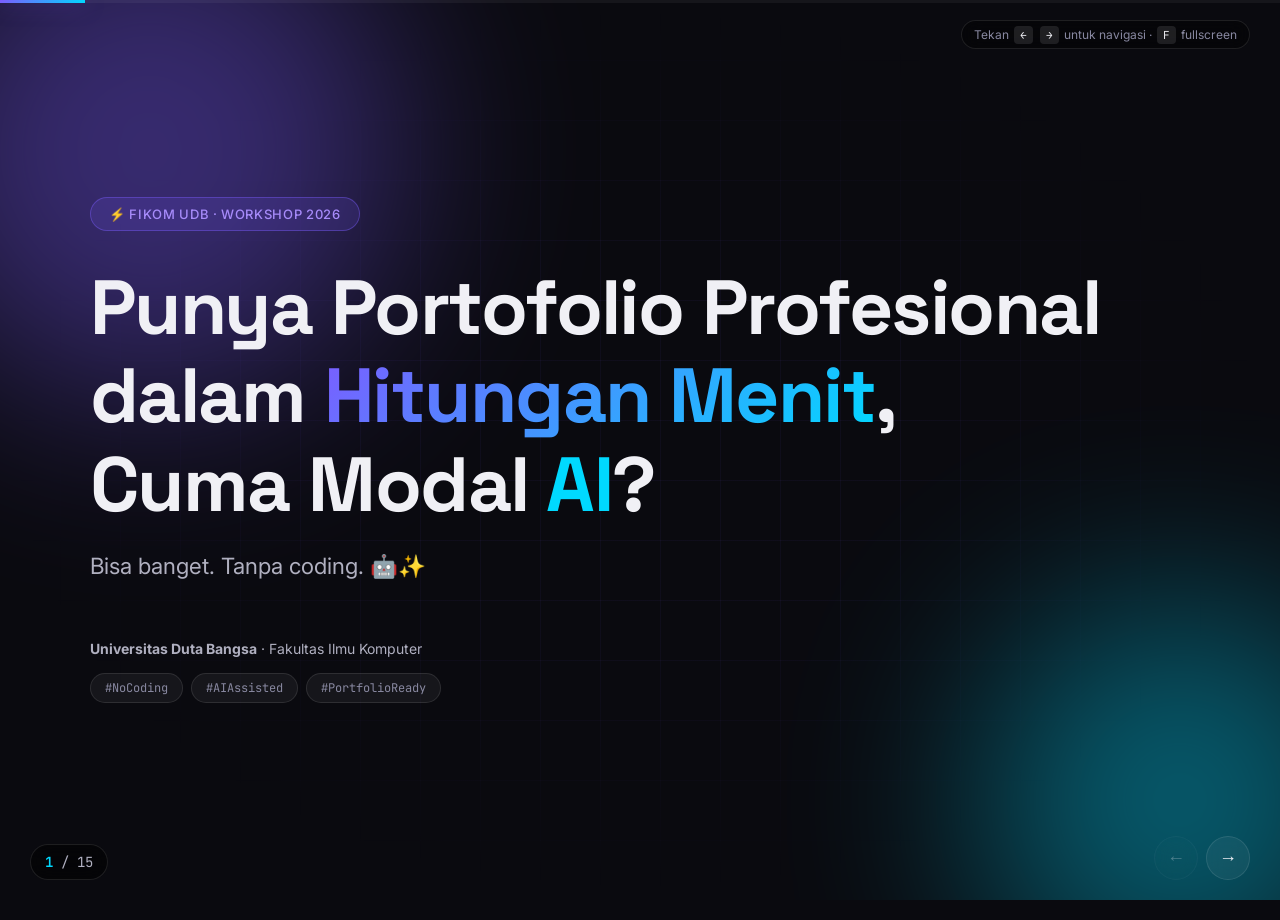
==== slides/index.html @ e14ccfdb "Initial commit: Workshop FIKOM UDB - AI Portfolio materi lengkap" ====
<!DOCTYPE html>
<html lang="id">
<head>
    <meta charset="UTF-8">
    <meta name="viewport" content="width=device-width, initial-scale=1.0">
    <title>Workshop FIKOM UDB — Portofolio AI Tanpa Coding</title>
    <link rel="preconnect" href="https://fonts.googleapis.com">
    <link rel="preconnect" href="https://fonts.gstatic.com" crossorigin>
    <link href="https://fonts.googleapis.com/css2?family=Space+Grotesk:wght@400;500;600;700&family=Inter:wght@300;400;500;600&family=JetBrains+Mono:wght@400;600&display=swap" rel="stylesheet">
    <link rel="stylesheet" href="style.css">
</head>
<body>

<!-- Progress Bar -->
<div class="progress"><div class="progress-bar" id="progressBar"></div></div>

<!-- Slide Counter -->
<div class="counter">
    <span id="currentSlide">1</span> / <span id="totalSlides">15</span>
</div>

<!-- Nav Buttons -->
<div class="nav-buttons">
    <button class="nav-btn" id="prevBtn" aria-label="Previous">←</button>
    <button class="nav-btn" id="nextBtn" aria-label="Next">→</button>
</div>

<!-- Slides Container -->
<div class="slides">

    <!-- SLIDE 1: COVER -->
    <section class="slide slide-cover active">
        <div class="bg-grid"></div>
        <div class="bg-blob blob-1"></div>
        <div class="bg-blob blob-2"></div>
        <div class="slide-inner">
            <div class="badge">⚡ FIKOM UDB · WORKSHOP 2026</div>
            <h1 class="title-xl">
                Punya Portofolio Profesional<br>
                dalam <span class="gradient">Hitungan Menit</span>,<br>
                Cuma Modal <span class="accent">AI</span>?
            </h1>
            <p class="subtitle">Bisa banget. Tanpa coding. 🤖✨</p>
            <div class="cover-meta">
                <div><strong>Universitas Duta Bangsa</strong> · Fakultas Ilmu Komputer</div>
                <div class="cover-tags">
                    <span class="tag">#NoCoding</span>
                    <span class="tag">#AIAssisted</span>
                    <span class="tag">#PortfolioReady</span>
                </div>
            </div>
        </div>
    </section>

    <!-- SLIDE 2: KENAPA PORTOFOLIO -->
    <section class="slide">
        <div class="slide-inner">
            <span class="eyebrow">01 · WHY</span>
            <h2 class="title-lg">Kenapa Portofolio Itu <span class="accent">Wajib</span>?</h2>

            <div class="cards-3">
                <div class="card">
                    <div class="card-icon">📜</div>
                    <h3>CV Doang Nggak Cukup</h3>
                    <p>Recruiter cuma butuh 6 detik baca CV kamu. Portfolio = bukti, bukan klaim.</p>
                </div>
                <div class="card highlight">
                    <div class="card-icon">💼</div>
                    <h3>Industri Maunya Bukti</h3>
                    <p>"Bisa apa?" → "Lihat aja portfolio gw" → langsung kelihatan beda.</p>
                </div>
                <div class="card">
                    <div class="card-icon">🚀</div>
                    <h3>Magang & Kerja Cepat</h3>
                    <p>HRD scrolling LinkedIn 30 detik. Yang punya link portfolio? Auto-stand out.</p>
                </div>
            </div>

            <div class="quote-box">
                <p>"In 2026, your portfolio is your resume. Your resume is just metadata."</p>
            </div>
        </div>
    </section>

    <!-- SLIDE 3: MASALAH KLASIK -->
    <section class="slide">
        <div class="slide-inner">
            <span class="eyebrow">02 · THE PROBLEM</span>
            <h2 class="title-lg">Tapi... <span class="accent">Bikinnya Susah?</span></h2>

            <div class="problem-list">
                <div class="problem">
                    <span class="problem-icon">😩</span>
                    <div>
                        <h4>Nggak Bisa Coding</h4>
                        <p>HTML, CSS, JavaScript — sounds like bahasa alien.</p>
                    </div>
                </div>
                <div class="problem">
                    <span class="problem-icon">⏰</span>
                    <div>
                        <h4>Nggak Punya Waktu</h4>
                        <p>Sambil kuliah, organisasi, magang — kapan ngodingnya?</p>
                    </div>
                </div>
                <div class="problem">
                    <span class="problem-icon">💸</span>
                    <div>
                        <h4>Bayar Designer Mahal</h4>
                        <p>Jasa portfolio web = 500K-2jt. Anak kuliah nggak punya budget.</p>
                    </div>
                </div>
                <div class="problem">
                    <span class="problem-icon">🤔</span>
                    <div>
                        <h4>Bingung Mau Tampilin Apa</h4>
                        <p>"Project gw apa ya yang layak di-display?"</p>
                    </div>
                </div>
            </div>
        </div>
    </section>

    <!-- SLIDE 4: SOLUSINYA -->
    <section class="slide">
        <div class="slide-inner">
            <span class="eyebrow">03 · THE SOLUTION</span>
            <h2 class="title-lg">Solusinya: <span class="gradient">AI as Your Assistant</span></h2>

            <div class="solution-flow">
                <div class="flow-step">
                    <div class="flow-num">1</div>
                    <div class="flow-icon">💬</div>
                    <h4>Chat sama AI</h4>
                    <p>"Bikinin portfolio gw, gw mahasiswa TI, suka web dev"</p>
                </div>
                <div class="flow-arrow">→</div>
                <div class="flow-step">
                    <div class="flow-num">2</div>
                    <div class="flow-icon">⚡</div>
                    <h4>AI Generate Code</h4>
                    <p>HTML, CSS, JS — semua otomatis dibikinin AI</p>
                </div>
                <div class="flow-arrow">→</div>
                <div class="flow-step">
                    <div class="flow-num">3</div>
                    <div class="flow-icon">🚀</div>
                    <h4>Deploy 1 Klik</h4>
                    <p>Vercel CLI: <code>vercel --prod</code> → live!</p>
                </div>
            </div>

            <div class="result-box">
                <span class="result-emoji">🎉</span>
                <div>
                    <h4>Hasilnya?</h4>
                    <p>Web portfolio profesional, custom domain, online dalam <strong>15-30 menit</strong>. Tanpa nulis 1 baris code pun.</p>
                </div>
            </div>
        </div>
    </section>

    <!-- SLIDE 5: TOOLS YANG DIPAKAI -->
    <section class="slide">
        <div class="slide-inner">
            <span class="eyebrow">04 · STACK</span>
            <h2 class="title-lg">Tools yang Bakal Kita Pakai</h2>

            <div class="tools-grid">
                <div class="tool-card">
                    <div class="tool-logo">🤖</div>
                    <h4>Codex / Claude / Kiro</h4>
                    <span class="tool-role">AI Coder</span>
                    <p>Generate code dari prompt</p>
                </div>
                <div class="tool-card">
                    <div class="tool-logo">▲</div>
                    <h4>Vercel</h4>
                    <span class="tool-role">Hosting</span>
                    <p>Deploy gratis, custom URL</p>
                </div>
                <div class="tool-card">
                    <div class="tool-logo">⚡</div>
                    <h4>Supabase</h4>
                    <span class="tool-role">Database</span>
                    <p>Backend gratis (opsional)</p>
                </div>
                <div class="tool-card">
                    <div class="tool-logo">🐙</div>
                    <h4>GitHub</h4>
                    <span class="tool-role">Version Control</span>
                    <p>Simpan source code</p>
                </div>
                <div class="tool-card">
                    <div class="tool-logo">💬</div>
                    <h4>ChatGPT / Claude / Gemini</h4>
                    <span class="tool-role">AI Chat</span>
                    <p>Brainstorm konten</p>
                </div>
                <div class="tool-card">
                    <div class="tool-logo">🔀</div>
                    <h4>9router</h4>
                    <span class="tool-role">AI Router</span>
                    <p>Akses banyak AI lewat 1 endpoint</p>
                </div>
            </div>

            <p class="note">💡 Yang utama: <strong>1 AI coder</strong> + <strong>Vercel</strong> + <strong>GitHub</strong>. Sisanya bonus.</p>
        </div>
    </section>

    <!-- SLIDE 6: PERSIAPAN -->
    <section class="slide">
        <div class="slide-inner">
            <span class="eyebrow">05 · PREPARATION</span>
            <h2 class="title-lg">⚠️ Sebelum Workshop Mulai</h2>
            <p class="lead">Pastikan semua sudah ter-install dan akun udah dibuat. Workshop nggak akan nunggu yang masih install software.</p>

            <div class="checklist">
                <div class="check-row">
                    <span class="check-icon">✅</span>
                    <div>
                        <strong>GitHub Account</strong>
                        <span class="check-desc">Daftar di github.com — gratis selamanya</span>
                    </div>
                </div>
                <div class="check-row">
                    <span class="check-icon">✅</span>
                    <div>
                        <strong>Vercel Account</strong>
                        <span class="check-desc">Login pakai GitHub di vercel.com</span>
                    </div>
                </div>
                <div class="check-row">
                    <span class="check-icon">✅</span>
                    <div>
                        <strong>Supabase Account</strong>
                        <span class="check-desc">Daftar di supabase.com (opsional, untuk fitur dinamis)</span>
                    </div>
                </div>
                <div class="check-row">
                    <span class="check-icon">✅</span>
                    <div>
                        <strong>1 Akun AI Chat</strong>
                        <span class="check-desc">ChatGPT / Claude / Gemini / Kiro.dev — pilih salah satu</span>
                    </div>
                </div>
                <div class="check-row">
                    <span class="check-icon">⚙️</span>
                    <div>
                        <strong>Install: Git, Node.js, Codex CLI, Vercel CLI</strong>
                        <span class="check-desc">Detail di handout panduan persiapan</span>
                    </div>
                </div>
            </div>

            <div class="warning-box">
                ⚠️ Jangan datang masih kosongan — <strong>install dari rumah</strong>. Wifi kampus = lambat.
            </div>
        </div>
    </section>

    <!-- SLIDE 7: AGENDA -->
    <section class="slide">
        <div class="slide-inner">
            <span class="eyebrow">06 · AGENDA</span>
            <h2 class="title-lg">Susunan Workshop</h2>

            <div class="agenda">
                <div class="agenda-item">
                    <div class="agenda-time">10 min</div>
                    <div>
                        <h4>Opening & Pengantar</h4>
                        <p>Kenapa portofolio itu wajib di era AI</p>
                    </div>
                </div>
                <div class="agenda-item">
                    <div class="agenda-time">15 min</div>
                    <div>
                        <h4>Demo: Portfolio dalam 15 Menit</h4>
                        <p>Lihat live coding pakai AI dari nol sampai live</p>
                    </div>
                </div>
                <div class="agenda-item">
                    <div class="agenda-time">20 min</div>
                    <div>
                        <h4>Setup Tools (Verifikasi)</h4>
                        <p>Cek instalasi peserta, troubleshoot bareng</p>
                    </div>
                </div>
                <div class="agenda-item active">
                    <div class="agenda-time">60 min</div>
                    <div>
                        <h4>🔥 Hands-on: Bikin Portfolio Sendiri</h4>
                        <p>Praktik langsung dengan AI assistant</p>
                    </div>
                </div>
                <div class="agenda-item">
                    <div class="agenda-time">15 min</div>
                    <div>
                        <h4>Deploy ke Vercel</h4>
                        <p>Push ke GitHub, deploy production, dapet URL</p>
                    </div>
                </div>
                <div class="agenda-item">
                    <div class="agenda-time">15 min</div>
                    <div>
                        <h4>Showcase & Q&A</h4>
                        <p>Pamerin hasil, tanya jawab, networking</p>
                    </div>
                </div>
            </div>
        </div>
    </section>

    <!-- SLIDE 8: ANATOMI PORTFOLIO -->
    <section class="slide">
        <div class="slide-inner">
            <span class="eyebrow">07 · ANATOMY</span>
            <h2 class="title-lg">Anatomi Portfolio yang <span class="accent">Profesional</span></h2>

            <div class="anatomy">
                <div class="anatomy-item">
                    <span class="anatomy-num">01</span>
                    <h4>Hero Section</h4>
                    <p>Nama, headline, foto, 1 kalimat pitch. Recruiter mood-nya disetting di sini.</p>
                </div>
                <div class="anatomy-item">
                    <span class="anatomy-num">02</span>
                    <h4>About Me</h4>
                    <p>Story singkat: who you are, what you do, why it matters.</p>
                </div>
                <div class="anatomy-item">
                    <span class="anatomy-num">03</span>
                    <h4>Skills & Tools</h4>
                    <p>Stack technical + soft skills. Visual icons > paragraph.</p>
                </div>
                <div class="anatomy-item">
                    <span class="anatomy-num">04</span>
                    <h4>Projects</h4>
                    <p>3-5 project terbaik. Foto, deskripsi, link demo, link repo.</p>
                </div>
                <div class="anatomy-item">
                    <span class="anatomy-num">05</span>
                    <h4>Experience</h4>
                    <p>Magang, freelance, organisasi. Timeline format.</p>
                </div>
                <div class="anatomy-item">
                    <span class="anatomy-num">06</span>
                    <h4>Contact</h4>
                    <p>Email, LinkedIn, GitHub. CTA: "Let's collaborate".</p>
                </div>
            </div>
        </div>
    </section>

    <!-- SLIDE 9: PROMPT TEMPLATE -->
    <section class="slide">
        <div class="slide-inner">
            <span class="eyebrow">08 · MASTER PROMPT</span>
            <h2 class="title-lg">The Magic Prompt 🪄</h2>
            <p class="lead">Copy-paste ini ke AI coder kamu (Codex/Claude/Kiro), ubah bagian yang di-bold:</p>

            <div class="code-block">
<pre><code><span class="comment"># PORTFOLIO PROMPT TEMPLATE</span>

Buatkan website portfolio personal dengan info berikut:

<span class="hl">Nama:</span> [nama kamu]
<span class="hl">Role:</span> [Mahasiswa Teknik Informatika / Mobile Developer / dll]
<span class="hl">Pitch 1 kalimat:</span> [contoh: "Bikin web app yang bermanfaat dan keren"]
<span class="hl">Skills:</span> [HTML, CSS, JS, Python, Figma, dll]
<span class="hl">Projects:</span>
  1. [Nama project] - [deskripsi singkat] - [link]
  2. [Nama project] - [deskripsi singkat] - [link]
  3. [Nama project] - [deskripsi singkat] - [link]
<span class="hl">Kontak:</span>
  - Email: [email]
  - LinkedIn: [url]
  - GitHub: [username]

<span class="hl">Style:</span> Modern, dark theme, gradient accent, smooth animations.
<span class="hl">Stack:</span> HTML5 + CSS3 + Vanilla JS (no framework, biar gampang deploy).
<span class="hl">Output:</span> 3 file (index.html, style.css, script.js) — siap deploy ke Vercel.

Section yang harus ada: Hero, About, Skills, Projects, Experience, Contact.
Mobile responsive. Pakai Google Fonts. Tambahin smooth scroll animation.</code></pre>
            </div>

            <p class="note">💡 Lebih spesifik prompt → lebih bagus output. Sebut <strong>warna favorit</strong>, <strong>style referensi</strong> (Linear, Stripe, Vercel), atau <strong>vibe</strong> (formal, playful, minimalist).</p>
        </div>
    </section>

    <!-- SLIDE 10: WORKFLOW -->
    <section class="slide">
        <div class="slide-inner">
            <span class="eyebrow">09 · WORKFLOW</span>
            <h2 class="title-lg">Workflow Lengkap dari Nol ke Live</h2>

            <div class="workflow-steps">
                <div class="ws">
                    <div class="ws-num">1</div>
                    <div class="ws-content">
                        <h4>Brainstorm</h4>
                        <p>List project & skill yang mau ditampilkan. Siapin foto, link demo, link repo.</p>
                    </div>
                </div>
                <div class="ws">
                    <div class="ws-num">2</div>
                    <div class="ws-content">
                        <h4>Prompt AI Coder</h4>
                        <p>Pakai master prompt → AI generate <code>index.html</code>, <code>style.css</code>, <code>script.js</code>.</p>
                    </div>
                </div>
                <div class="ws">
                    <div class="ws-num">3</div>
                    <div class="ws-content">
                        <h4>Save Files</h4>
                        <p>Bikin folder <code>portfolio/</code>, save 3 file dari AI ke folder ini.</p>
                    </div>
                </div>
                <div class="ws">
                    <div class="ws-num">4</div>
                    <div class="ws-content">
                        <h4>Preview Lokal</h4>
                        <p>Double-click <code>index.html</code> → buka di browser. Cek dulu sebelum deploy.</p>
                    </div>
                </div>
                <div class="ws">
                    <div class="ws-num">5</div>
                    <div class="ws-content">
                        <h4>Iterate</h4>
                        <p>Nggak suka warnanya? Minta AI ubah. Mau tambah section? Minta AI tambahin.</p>
                    </div>
                </div>
                <div class="ws">
                    <div class="ws-num">6</div>
                    <div class="ws-content">
                        <h4>Deploy ke Vercel</h4>
                        <p><code>vercel --prod</code> → live URL dapet dalam 30 detik.</p>
                    </div>
                </div>
                <div class="ws">
                    <div class="ws-num">7</div>
                    <div class="ws-content">
                        <h4>Push GitHub</h4>
                        <p><code>gh repo create</code> → source code aman + bisa dipantau recruiter.</p>
                    </div>
                </div>
            </div>
        </div>
    </section>

    <!-- SLIDE 11: COMMANDS CHEATSHEET -->
    <section class="slide">
        <div class="slide-inner">
            <span class="eyebrow">10 · CHEATSHEET</span>
            <h2 class="title-lg">Commands yang Wajib Diingat</h2>

            <div class="commands">
                <div class="cmd-group">
                    <h4>📦 Setup Project</h4>
                    <pre><code>mkdir portfolio
cd portfolio
git init -b main</code></pre>
                </div>
                <div class="cmd-group">
                    <h4>🤖 Codex CLI</h4>
                    <pre><code>codex login --device-auth
codex "buatkan portfolio..."</code></pre>
                </div>
                <div class="cmd-group">
                    <h4>🚀 Deploy Vercel</h4>
                    <pre><code>vercel login
vercel --prod --yes</code></pre>
                </div>
                <div class="cmd-group">
                    <h4>🐙 Push GitHub</h4>
                    <pre><code>git add .
git commit -m "init portfolio"
gh repo create portfolio \
  --public --source=. \
  --remote=origin --push</code></pre>
                </div>
                <div class="cmd-group">
                    <h4>🔄 Update & Redeploy</h4>
                    <pre><code>git add .
git commit -m "update"
git push
vercel --prod</code></pre>
                </div>
                <div class="cmd-group">
                    <h4>✨ Custom Domain</h4>
                    <pre><code>vercel domains add \
  myname.vercel.app</code></pre>
                </div>
            </div>
        </div>
    </section>

    <!-- SLIDE 12: TIPS PRO -->
    <section class="slide">
        <div class="slide-inner">
            <span class="eyebrow">11 · PRO TIPS</span>
            <h2 class="title-lg">Tips Biar Portfolio Kamu <span class="gradient">Stand Out</span></h2>

            <div class="tips">
                <div class="tip">
                    <span class="tip-num">01</span>
                    <h4>Foto Project Real</h4>
                    <p>Screenshot beneran > stock image. Bisa pakai <strong>screenshotone.com</strong> atau capture sendiri.</p>
                </div>
                <div class="tip">
                    <span class="tip-num">02</span>
                    <h4>Tulis Case Study, Bukan Cuma "Saya Bikin X"</h4>
                    <p>Format: <strong>Problem → Solution → Result</strong>. Recruiter suka yang bisa story-tell.</p>
                </div>
                <div class="tip">
                    <span class="tip-num">03</span>
                    <h4>Custom Domain</h4>
                    <p><code>namasaya.dev</code> atau <code>namasaya.com</code> jauh lebih pro daripada <code>random-string.vercel.app</code>.</p>
                </div>
                <div class="tip">
                    <span class="tip-num">04</span>
                    <h4>SEO Basic</h4>
                    <p>Tambahin <code>&lt;meta description&gt;</code>, OG tags. Minta AI bikinin.</p>
                </div>
                <div class="tip">
                    <span class="tip-num">05</span>
                    <h4>Dark Mode Toggle</h4>
                    <p>Detail kecil yang bikin "wah, profesional banget" di mata recruiter.</p>
                </div>
                <div class="tip">
                    <span class="tip-num">06</span>
                    <h4>Update Berkala</h4>
                    <p>Project baru? Langsung tambahin. Portfolio yang stagnan = sinyal kamu nggak aktif.</p>
                </div>
            </div>
        </div>
    </section>

    <!-- SLIDE 13: COMMON MISTAKES -->
    <section class="slide">
        <div class="slide-inner">
            <span class="eyebrow">12 · AVOID</span>
            <h2 class="title-lg">Kesalahan yang Sering Terjadi ❌</h2>

            <div class="mistakes">
                <div class="mistake">
                    <span class="mistake-icon">🚫</span>
                    <div>
                        <h4>Lorem Ipsum di Section "About"</h4>
                        <p>AI kasih placeholder, kamu lupa ganti. Recruiter notice langsung skip.</p>
                    </div>
                </div>
                <div class="mistake">
                    <span class="mistake-icon">🚫</span>
                    <div>
                        <h4>Project Tanpa Link Demo</h4>
                        <p>"I built X" tanpa link = klaim kosong. Selalu sertakan link live.</p>
                    </div>
                </div>
                <div class="mistake">
                    <span class="mistake-icon">🚫</span>
                    <div>
                        <h4>Foto Profil Selfie Toilet</h4>
                        <p>Pakai foto formal atau semi-formal. Background bersih.</p>
                    </div>
                </div>
                <div class="mistake">
                    <span class="mistake-icon">🚫</span>
                    <div>
                        <h4>Bahasa Campur Aduk</h4>
                        <p>Pilih satu: Indonesia atau English. Konsisten dari hero sampai footer.</p>
                    </div>
                </div>
                <div class="mistake">
                    <span class="mistake-icon">🚫</span>
                    <div>
                        <h4>Mobile Hancur</h4>
                        <p>50%+ traffic mobile. Selalu test di HP sebelum nge-share.</p>
                    </div>
                </div>
                <div class="mistake">
                    <span class="mistake-icon">🚫</span>
                    <div>
                        <h4>Link Mati ke Project</h4>
                        <p>Cek semua link sebelum kirim ke recruiter. 1 link mati = unprofessional.</p>
                    </div>
                </div>
            </div>
        </div>
    </section>

    <!-- SLIDE 14: NEXT STEPS -->
    <section class="slide">
        <div class="slide-inner">
            <span class="eyebrow">13 · WHAT'S NEXT</span>
            <h2 class="title-lg">Setelah Workshop, Lakukan Ini 👇</h2>

            <div class="next-steps">
                <div class="ns">
                    <div class="ns-icon">📤</div>
                    <h4>Share di LinkedIn</h4>
                    <p>Post: "Just launched my portfolio →" + link. Auto dapet engagement.</p>
                </div>
                <div class="ns">
                    <div class="ns-icon">📝</div>
                    <h4>Update CV</h4>
                    <p>Tambahin link portfolio di header CV. Tepat di bawah email.</p>
                </div>
                <div class="ns">
                    <div class="ns-icon">🎯</div>
                    <h4>Apply Magang/Kerja</h4>
                    <p>Kalbe, Tokopedia, BCA, startup — semua butuh portfolio.</p>
                </div>
                <div class="ns">
                    <div class="ns-icon">🔄</div>
                    <h4>Iterate Tiap Project Baru</h4>
                    <p>Habis selesai project? Langsung tambahin. <code>git push → vercel --prod</code>.</p>
                </div>
                <div class="ns">
                    <div class="ns-icon">🌐</div>
                    <h4>Beli Domain Sendiri</h4>
                    <p><code>namasaya.com</code> di Niagahoster ~140K/tahun. Worth it.</p>
                </div>
                <div class="ns">
                    <div class="ns-icon">📊</div>
                    <h4>Add Analytics</h4>
                    <p>Pasang Vercel Analytics atau Plausible. Cek siapa yang ngintip.</p>
                </div>
            </div>
        </div>
    </section>

    <!-- SLIDE 15: CLOSING -->
    <section class="slide slide-closing">
        <div class="bg-grid"></div>
        <div class="bg-blob blob-1"></div>
        <div class="bg-blob blob-2"></div>
        <div class="slide-inner">
            <span class="eyebrow">14 · GO BUILD</span>
            <h2 class="title-xl">
                Sekarang Giliran <span class="gradient">Kamu</span>.
            </h2>
            <p class="subtitle">
                AI bukan ngeganti kamu. AI bikin kamu <strong>10x lebih cepat</strong>.<br>
                Sisanya? Eksekusi.
            </p>

            <div class="closing-stats">
                <div class="cs">
                    <div class="cs-num">15</div>
                    <div class="cs-label">Menit dari Nol ke Live</div>
                </div>
                <div class="cs">
                    <div class="cs-num">0</div>
                    <div class="cs-label">Baris Code yang Harus Diketik</div>
                </div>
                <div class="cs">
                    <div class="cs-num">∞</div>
                    <div class="cs-label">Iterasi Setelah Workshop</div>
                </div>
            </div>

            <div class="closing-cta">
                <p class="thanks">Terima kasih FIKOM UDB! 🙌</p>
                <p class="hashtag">#FIKOMUDB · #PortfolioAI · #NoCoding2026</p>
            </div>
        </div>
    </section>

</div>

<!-- Hint -->
<div class="hint">
    Tekan <kbd>←</kbd> <kbd>→</kbd> untuk navigasi · <kbd>F</kbd> fullscreen
</div>

<script src="script.js"></script>
</body>
</html>
---- slides/style.css ----
/* ===== Variables ===== */
:root {
    --bg: #0a0a0f;
    --bg-2: #11111a;
    --surface: #181826;
    --border: rgba(255,255,255,0.1);
    --text: #f0f0f5;
    --text-dim: #b0b0c0;
    --text-light: #8888a0;
    --primary: #7c5cff;
    --primary-light: #a78bfa;
    --accent: #00d9ff;
    --accent-2: #ff6ec7;
    --warning: #ffb84d;
    --success: #4ade80;
    --gradient: linear-gradient(135deg, #7c5cff, #00d9ff);
    --gradient-2: linear-gradient(135deg, #ff6ec7, #7c5cff);
    --shadow: 0 20px 60px rgba(124, 92, 255, 0.2);
}

* { margin: 0; padding: 0; box-sizing: border-box; }

body {
    font-family: 'Inter', sans-serif;
    background: var(--bg);
    color: var(--text);
    overflow: hidden;
    height: 100vh;
    -webkit-font-smoothing: antialiased;
}

h1, h2, h3, h4 {
    font-family: 'Space Grotesk', sans-serif;
    font-weight: 700;
    line-height: 1.15;
    letter-spacing: -0.02em;
}

code, pre {
    font-family: 'JetBrains Mono', monospace;
}

/* ===== Progress Bar ===== */
.progress {
    position: fixed; top: 0; left: 0; right: 0; height: 3px;
    background: rgba(255,255,255,0.05);
    z-index: 100;
}
.progress-bar {
    height: 100%;
    background: var(--gradient);
    transition: width 0.4s cubic-bezier(0.4, 0, 0.2, 1);
    box-shadow: 0 0 20px rgba(124, 92, 255, 0.5);
}

/* ===== Counter ===== */
.counter {
    position: fixed; bottom: 20px; left: 30px;
    z-index: 100;
    font-family: 'JetBrains Mono', monospace;
    font-size: 14px;
    color: var(--text-dim);
    background: rgba(0,0,0,0.5);
    padding: 8px 14px; border-radius: 100px;
    backdrop-filter: blur(10px);
    border: 1px solid var(--border);
}
.counter span#currentSlide { color: var(--accent); font-weight: 600; }

/* ===== Nav buttons ===== */
.nav-buttons {
    position: fixed; bottom: 20px; right: 30px;
    z-index: 100; display: flex; gap: 8px;
}
.nav-btn {
    width: 44px; height: 44px; border-radius: 50%;
    background: rgba(255,255,255,0.05);
    border: 1px solid var(--border);
    color: var(--text); font-size: 18px; cursor: pointer;
    transition: all 0.2s; backdrop-filter: blur(10px);
}
.nav-btn:hover { background: var(--primary); border-color: var(--primary); transform: translateY(-2px); }
.nav-btn:disabled { opacity: 0.3; cursor: not-allowed; }

/* ===== Hint ===== */
.hint {
    position: fixed; top: 20px; right: 30px;
    z-index: 100;
    font-size: 12px; color: var(--text-light);
    background: rgba(0,0,0,0.4);
    padding: 6px 12px; border-radius: 100px;
    border: 1px solid var(--border);
    backdrop-filter: blur(10px);
}
.hint kbd {
    background: rgba(255,255,255,0.1);
    padding: 2px 6px; border-radius: 4px;
    font-family: 'JetBrains Mono', monospace;
    font-size: 11px; color: var(--text);
    margin: 0 2px;
}

/* ===== Slides ===== */
.slides { position: relative; height: 100vh; width: 100vw; }
.slide {
    position: absolute; inset: 0;
    display: flex; align-items: center; justify-content: center;
    padding: 60px 40px;
    opacity: 0; visibility: hidden;
    transform: translateY(20px);
    transition: opacity 0.5s ease, transform 0.5s ease, visibility 0.5s;
    overflow-y: auto;
}
.slide.active {
    opacity: 1; visibility: visible;
    transform: translateY(0);
}
.slide-inner {
    width: 100%; max-width: 1100px;
    margin: auto;
    position: relative; z-index: 2;
}

/* Background Effects */
.bg-grid {
    position: absolute; inset: 0;
    background-image:
        linear-gradient(rgba(124, 92, 255, 0.05) 1px, transparent 1px),
        linear-gradient(90deg, rgba(124, 92, 255, 0.05) 1px, transparent 1px);
    background-size: 60px 60px;
    mask-image: radial-gradient(ellipse at center, black 30%, transparent 70%);
    z-index: 0;
}
.bg-blob {
    position: absolute; border-radius: 50%;
    filter: blur(100px); opacity: 0.4;
    z-index: 0;
    animation: float 12s ease-in-out infinite;
}
.blob-1 { width: 500px; height: 500px; background: var(--primary); top: -100px; left: -100px; }
.blob-2 { width: 400px; height: 400px; background: var(--accent); bottom: -100px; right: -100px; animation-delay: -6s; }
@keyframes float { 0%, 100% { transform: translate(0,0) scale(1); } 50% { transform: translate(50px, -50px) scale(1.1); } }

/* ===== Typography ===== */
.title-xl {
    font-size: clamp(2.5rem, 6vw, 5rem);
    margin-bottom: 24px;
}
.title-lg {
    font-size: clamp(2rem, 4.5vw, 3.5rem);
    margin-bottom: 32px;
}
.subtitle {
    font-size: clamp(1.1rem, 2vw, 1.4rem);
    color: var(--text-dim);
    margin-bottom: 40px;
    max-width: 700px;
}
.lead {
    font-size: 1.15rem;
    color: var(--text-dim);
    margin-bottom: 32px;
    max-width: 700px;
}
.eyebrow {
    display: inline-block;
    font-family: 'JetBrains Mono', monospace;
    font-size: 13px;
    color: var(--accent);
    letter-spacing: 0.15em;
    margin-bottom: 16px;
    padding: 6px 14px;
    background: rgba(0, 217, 255, 0.08);
    border: 1px solid rgba(0, 217, 255, 0.2);
    border-radius: 100px;
}
.gradient {
    background: var(--gradient);
    -webkit-background-clip: text;
    background-clip: text;
    color: transparent;
}
.accent { color: var(--accent); }
.note {
    margin-top: 24px; padding: 16px 20px;
    background: rgba(255, 184, 77, 0.08);
    border: 1px solid rgba(255, 184, 77, 0.2);
    border-radius: 12px;
    color: var(--text-dim);
    font-size: 14px;
}

/* ===== Cover slide ===== */
.slide-cover .badge {
    display: inline-block;
    padding: 8px 18px;
    background: rgba(124, 92, 255, 0.15);
    border: 1px solid rgba(124, 92, 255, 0.4);
    border-radius: 100px;
    font-size: 13px; color: var(--primary-light);
    margin-bottom: 32px; font-weight: 500;
    letter-spacing: 0.05em;
}
.cover-meta {
    margin-top: 60px; color: var(--text-dim);
    font-size: 14px;
}
.cover-tags { display: flex; gap: 8px; margin-top: 16px; flex-wrap: wrap; }
.cover-tags .tag {
    padding: 6px 14px;
    background: rgba(255,255,255,0.05);
    border: 1px solid var(--border);
    border-radius: 100px;
    font-family: 'JetBrains Mono', monospace;
    font-size: 12px;
    color: var(--text-light);
}

/* ===== Cards 3-col ===== */
.cards-3 {
    display: grid;
    grid-template-columns: repeat(3, 1fr);
    gap: 20px;
    margin-bottom: 32px;
}
.card {
    background: var(--surface);
    border: 1px solid var(--border);
    border-radius: 16px;
    padding: 28px 24px;
    transition: all 0.3s;
}
.card:hover {
    transform: translateY(-4px);
    border-color: rgba(124, 92, 255, 0.3);
    box-shadow: var(--shadow);
}
.card.highlight {
    background: linear-gradient(135deg, rgba(124, 92, 255, 0.15), rgba(0, 217, 255, 0.05));
    border-color: rgba(124, 92, 255, 0.4);
}
.card-icon {
    font-size: 2.5rem;
    margin-bottom: 16px;
}
.card h3 {
    font-size: 1.25rem;
    margin-bottom: 8px;
}
.card p {
    color: var(--text-dim);
    font-size: 14px;
    line-height: 1.6;
}

.quote-box {
    margin-top: 24px;
    padding: 20px 24px;
    background: linear-gradient(135deg, rgba(124, 92, 255, 0.1), rgba(0, 217, 255, 0.05));
    border-left: 3px solid var(--accent);
    border-radius: 0 12px 12px 0;
    font-style: italic;
    color: var(--text-dim);
    font-size: 1.05rem;
}

/* ===== Problem List ===== */
.problem-list {
    display: grid;
    grid-template-columns: repeat(2, 1fr);
    gap: 20px;
}
.problem {
    background: var(--surface);
    border: 1px solid var(--border);
    border-radius: 16px;
    padding: 24px;
    display: flex; gap: 16px;
    align-items: flex-start;
}
.problem-icon { font-size: 2.5rem; flex-shrink: 0; }
.problem h4 { font-size: 1.15rem; margin-bottom: 6px; }
.problem p { color: var(--text-dim); font-size: 14px; }

/* ===== Solution Flow ===== */
.solution-flow {
    display: flex; gap: 16px;
    align-items: stretch;
    margin-bottom: 32px;
}
.flow-step {
    flex: 1;
    background: var(--surface);
    border: 1px solid var(--border);
    border-radius: 16px;
    padding: 24px;
    text-align: center;
    position: relative;
}
.flow-num {
    position: absolute; top: -10px; right: 14px;
    width: 28px; height: 28px;
    background: var(--gradient);
    border-radius: 50%;
    display: flex; align-items: center; justify-content: center;
    font-weight: 700; font-size: 13px;
    color: white;
}
.flow-icon { font-size: 2.5rem; margin-bottom: 8px; }
.flow-step h4 { font-size: 1.1rem; margin-bottom: 6px; }
.flow-step p { color: var(--text-dim); font-size: 13px; }
.flow-step code {
    background: rgba(0,0,0,0.3); padding: 2px 6px;
    border-radius: 4px; color: var(--accent); font-size: 12px;
}
.flow-arrow {
    align-self: center;
    font-size: 1.8rem; color: var(--primary);
}

.result-box {
    display: flex; gap: 20px; align-items: center;
    padding: 24px 28px;
    background: linear-gradient(135deg, rgba(124, 92, 255, 0.15), rgba(0, 217, 255, 0.08));
    border: 1px solid rgba(124, 92, 255, 0.3);
    border-radius: 16px;
}
.result-emoji { font-size: 3rem; }
.result-box h4 { font-size: 1.2rem; margin-bottom: 4px; }
.result-box p { color: var(--text-dim); font-size: 14px; }
.result-box strong { color: var(--accent); }

/* ===== Tools Grid ===== */
.tools-grid {
    display: grid;
    grid-template-columns: repeat(3, 1fr);
    gap: 16px;
    margin-bottom: 24px;
}
.tool-card {
    background: var(--surface);
    border: 1px solid var(--border);
    border-radius: 12px;
    padding: 20px;
    text-align: center;
    transition: all 0.3s;
}
.tool-card:hover {
    transform: translateY(-3px);
    border-color: rgba(124, 92, 255, 0.4);
}
.tool-logo {
    font-size: 2rem;
    margin-bottom: 8px;
}
.tool-card h4 {
    font-size: 1rem;
    margin-bottom: 4px;
}
.tool-role {
    display: inline-block;
    background: rgba(0, 217, 255, 0.1);
    color: var(--accent);
    padding: 3px 10px;
    border-radius: 100px;
    font-size: 11px;
    font-weight: 600;
    letter-spacing: 0.05em;
    margin-bottom: 8px;
}
.tool-card p {
    color: var(--text-dim);
    font-size: 12px;
}

/* ===== Checklist ===== */
.checklist {
    display: grid;
    gap: 12px;
    margin-bottom: 24px;
}
.check-row {
    display: flex; gap: 14px;
    align-items: flex-start;
    background: var(--surface);
    border: 1px solid var(--border);
    border-radius: 12px;
    padding: 16px 20px;
}
.check-icon { font-size: 1.4rem; flex-shrink: 0; }
.check-row strong { display: block; font-size: 1rem; margin-bottom: 2px; }
.check-desc { color: var(--text-dim); font-size: 13px; }

.warning-box {
    padding: 16px 20px;
    background: rgba(255, 184, 77, 0.1);
    border: 1px solid rgba(255, 184, 77, 0.3);
    border-radius: 12px;
    color: var(--warning);
    font-size: 14px;
}
.warning-box strong { color: var(--warning); }

/* ===== Agenda ===== */
.agenda {
    display: grid;
    gap: 12px;
}
.agenda-item {
    display: flex; gap: 20px;
    align-items: center;
    background: var(--surface);
    border: 1px solid var(--border);
    border-radius: 12px;
    padding: 16px 20px;
    transition: all 0.3s;
}
.agenda-item:hover { border-color: rgba(124, 92, 255, 0.3); }
.agenda-item.active {
    background: linear-gradient(135deg, rgba(124, 92, 255, 0.15), rgba(0, 217, 255, 0.05));
    border-color: rgba(124, 92, 255, 0.4);
}
.agenda-time {
    font-family: 'JetBrains Mono', monospace;
    font-size: 13px;
    color: var(--accent);
    background: rgba(0, 217, 255, 0.1);
    padding: 6px 12px;
    border-radius: 8px;
    flex-shrink: 0;
    min-width: 70px;
    text-align: center;
    font-weight: 600;
}
.agenda-item h4 { font-size: 1.05rem; margin-bottom: 2px; }
.agenda-item p { color: var(--text-dim); font-size: 13px; }

/* ===== Anatomy ===== */
.anatomy {
    display: grid;
    grid-template-columns: repeat(3, 1fr);
    gap: 16px;
}
.anatomy-item {
    background: var(--surface);
    border: 1px solid var(--border);
    border-radius: 12px;
    padding: 20px;
    position: relative;
}
.anatomy-num {
    font-family: 'JetBrains Mono', monospace;
    font-size: 0.85rem;
    color: var(--accent);
    background: rgba(0, 217, 255, 0.1);
    padding: 3px 8px;
    border-radius: 6px;
    display: inline-block;
    margin-bottom: 8px;
}
.anatomy-item h4 { font-size: 1.05rem; margin-bottom: 6px; }
.anatomy-item p { color: var(--text-dim); font-size: 13px; line-height: 1.6; }

/* ===== Code Block ===== */
.code-block {
    background: #0d0d18;
    border: 1px solid var(--border);
    border-radius: 12px;
    padding: 20px;
    margin: 20px 0;
    max-height: 380px;
    overflow-y: auto;
    font-size: 13px;
    line-height: 1.7;
    box-shadow: var(--shadow);
}
.code-block pre { font-family: 'JetBrains Mono', monospace; }
.code-block .comment { color: #6a6a8a; font-style: italic; }
.code-block .hl { color: var(--accent); font-weight: 600; }

/* ===== Workflow Steps ===== */
.workflow-steps {
    display: grid;
    gap: 12px;
}
.ws {
    display: flex; gap: 18px;
    align-items: center;
    background: var(--surface);
    border: 1px solid var(--border);
    border-radius: 12px;
    padding: 16px 20px;
    transition: all 0.3s;
}
.ws:hover { border-color: rgba(124, 92, 255, 0.3); transform: translateX(4px); }
.ws-num {
    width: 36px; height: 36px;
    background: var(--gradient);
    border-radius: 50%;
    display: flex; align-items: center; justify-content: center;
    font-weight: 700; font-size: 14px;
    flex-shrink: 0;
    color: white;
}
.ws-content h4 { font-size: 1rem; margin-bottom: 2px; }
.ws-content p { color: var(--text-dim); font-size: 13px; }
.ws-content code {
    background: rgba(0,0,0,0.4);
    padding: 1px 6px;
    border-radius: 4px;
    color: var(--accent);
    font-size: 12px;
}

/* ===== Commands ===== */
.commands {
    display: grid;
    grid-template-columns: repeat(3, 1fr);
    gap: 14px;
}
.cmd-group {
    background: var(--surface);
    border: 1px solid var(--border);
    border-radius: 12px;
    padding: 16px;
}
.cmd-group h4 {
    font-size: 0.95rem;
    margin-bottom: 10px;
    color: var(--text);
}
.cmd-group pre {
    background: #0d0d18;
    padding: 12px;
    border-radius: 8px;
    font-size: 12px;
    line-height: 1.6;
    color: var(--accent);
    overflow-x: auto;
}

/* ===== Tips ===== */
.tips {
    display: grid;
    grid-template-columns: repeat(3, 1fr);
    gap: 16px;
}
.tip {
    background: var(--surface);
    border: 1px solid var(--border);
    border-radius: 12px;
    padding: 20px;
    transition: all 0.3s;
    position: relative;
}
.tip:hover {
    transform: translateY(-3px);
    border-color: rgba(0, 217, 255, 0.4);
}
.tip-num {
    font-family: 'JetBrains Mono', monospace;
    font-size: 0.85rem;
    color: var(--accent-2);
    margin-bottom: 8px;
    display: inline-block;
}
.tip h4 { font-size: 1rem; margin-bottom: 6px; }
.tip p { color: var(--text-dim); font-size: 13px; line-height: 1.6; }
.tip code {
    background: rgba(0,0,0,0.4);
    padding: 1px 5px;
    border-radius: 4px;
    color: var(--accent);
    font-size: 12px;
}
.tip strong { color: var(--text); }

/* ===== Mistakes ===== */
.mistakes {
    display: grid;
    grid-template-columns: repeat(2, 1fr);
    gap: 14px;
}
.mistake {
    display: flex; gap: 14px;
    align-items: flex-start;
    background: rgba(255, 110, 199, 0.04);
    border: 1px solid rgba(255, 110, 199, 0.15);
    border-radius: 12px;
    padding: 16px 18px;
}
.mistake-icon { font-size: 1.5rem; flex-shrink: 0; }
.mistake h4 { font-size: 0.95rem; margin-bottom: 4px; }
.mistake p { color: var(--text-dim); font-size: 13px; }

/* ===== Next Steps ===== */
.next-steps {
    display: grid;
    grid-template-columns: repeat(3, 1fr);
    gap: 14px;
}
.ns {
    background: var(--surface);
    border: 1px solid var(--border);
    border-radius: 12px;
    padding: 18px;
    transition: all 0.3s;
}
.ns:hover { transform: translateY(-3px); border-color: rgba(124, 92, 255, 0.3); }
.ns-icon { font-size: 1.8rem; margin-bottom: 8px; }
.ns h4 { font-size: 1rem; margin-bottom: 4px; }
.ns p { color: var(--text-dim); font-size: 13px; line-height: 1.6; }
.ns code {
    background: rgba(0,0,0,0.4);
    padding: 1px 5px;
    border-radius: 4px;
    color: var(--accent);
    font-size: 11px;
}

/* ===== Closing ===== */
.slide-closing { text-align: center; }
.slide-closing .slide-inner { text-align: center; }
.slide-closing .eyebrow { margin: 0 auto 16px; }
.closing-stats {
    display: grid;
    grid-template-columns: repeat(3, 1fr);
    gap: 24px;
    margin: 48px 0;
}
.cs {
    background: var(--surface);
    border: 1px solid var(--border);
    border-radius: 16px;
    padding: 28px 16px;
}
.cs-num {
    font-family: 'Space Grotesk', sans-serif;
    font-size: clamp(2.5rem, 5vw, 4rem);
    font-weight: 700;
    background: var(--gradient);
    -webkit-background-clip: text;
    background-clip: text;
    color: transparent;
    line-height: 1;
    margin-bottom: 8px;
}
.cs-label {
    color: var(--text-dim);
    font-size: 14px;
}
.closing-cta {
    margin-top: 32px;
    padding: 28px;
    background: linear-gradient(135deg, rgba(124, 92, 255, 0.15), rgba(0, 217, 255, 0.05));
    border: 1px solid rgba(124, 92, 255, 0.3);
    border-radius: 16px;
}
.closing-cta .thanks {
    font-family: 'Space Grotesk', sans-serif;
    font-size: 1.5rem;
    margin-bottom: 8px;
    color: var(--text);
}
.closing-cta .hashtag {
    font-family: 'JetBrains Mono', monospace;
    color: var(--accent);
    font-size: 14px;
    letter-spacing: 0.05em;
}

/* ===== Responsive ===== */
@media (max-width: 1024px) {
    .cards-3, .anatomy, .commands, .tips, .next-steps, .tools-grid, .closing-stats {
        grid-template-columns: repeat(2, 1fr);
    }
    .solution-flow { flex-direction: column; }
    .flow-arrow { transform: rotate(90deg); }
    .problem-list, .mistakes { grid-template-columns: 1fr; }
}
@media (max-width: 640px) {
    .slide { padding: 60px 20px; }
    .cards-3, .anatomy, .commands, .tips, .next-steps, .tools-grid, .closing-stats {
        grid-template-columns: 1fr;
    }
    .hint { display: none; }
    .agenda-item { flex-direction: column; align-items: flex-start; gap: 8px; }
}
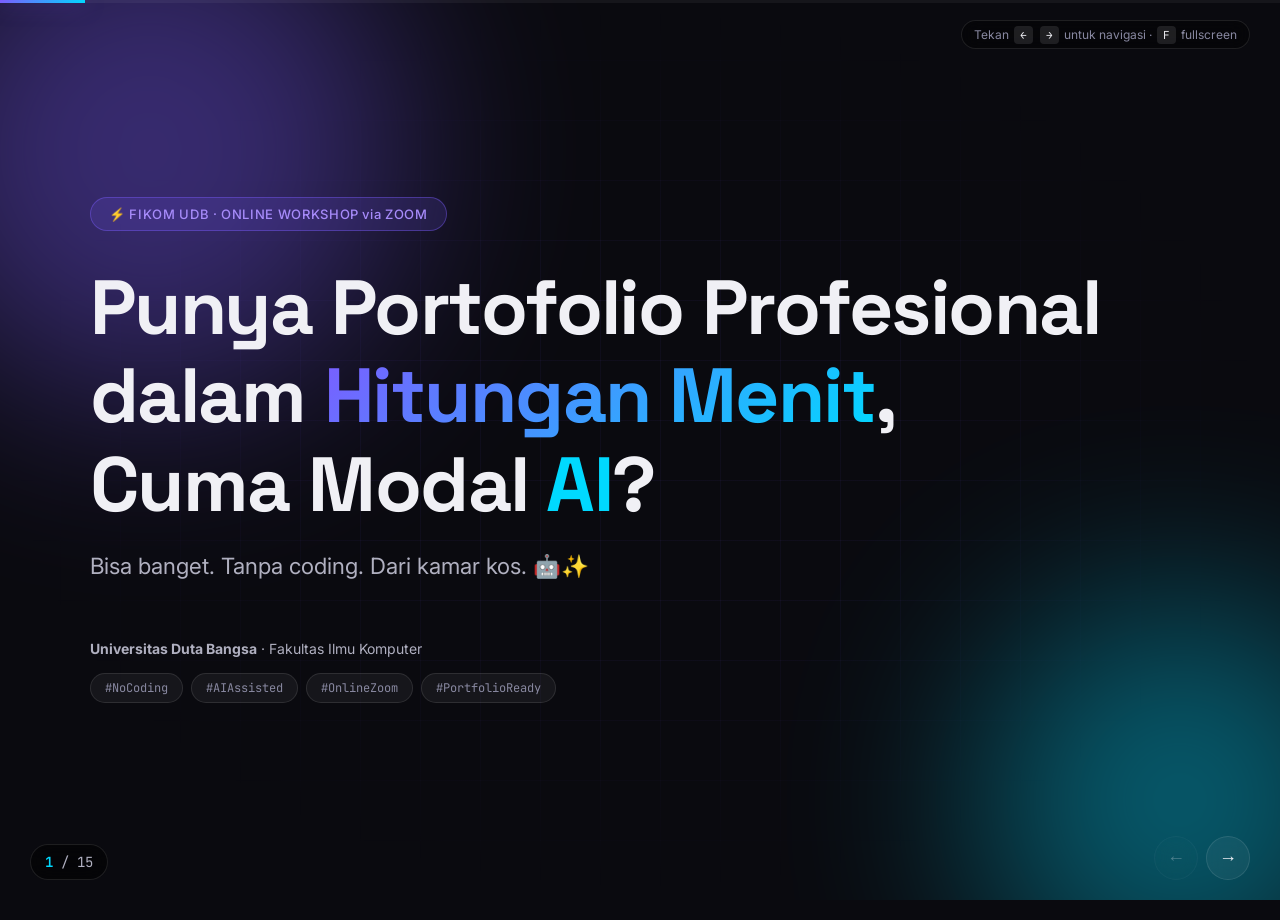
==== commit 39ba2a26: "Update: workshop format from offline to ONLINE via Zoom" ====
--- a/slides/index.html
+++ b/slides/index.html
@@ -34,18 +34,19 @@
         <div class="bg-blob blob-1"></div>
         <div class="bg-blob blob-2"></div>
         <div class="slide-inner">
-            <div class="badge">⚡ FIKOM UDB · WORKSHOP 2026</div>
+            <div class="badge">⚡ FIKOM UDB · ONLINE WORKSHOP via ZOOM</div>
             <h1 class="title-xl">
                 Punya Portofolio Profesional<br>
                 dalam <span class="gradient">Hitungan Menit</span>,<br>
                 Cuma Modal <span class="accent">AI</span>?
             </h1>
-            <p class="subtitle">Bisa banget. Tanpa coding. 🤖✨</p>
+            <p class="subtitle">Bisa banget. Tanpa coding. Dari kamar kos. 🤖✨</p>
             <div class="cover-meta">
                 <div><strong>Universitas Duta Bangsa</strong> · Fakultas Ilmu Komputer</div>
                 <div class="cover-tags">
                     <span class="tag">#NoCoding</span>
                     <span class="tag">#AIAssisted</span>
+                    <span class="tag">#OnlineZoom</span>
                     <span class="tag">#PortfolioReady</span>
                 </div>
             </div>
@@ -214,48 +215,48 @@
         <div class="slide-inner">
             <span class="eyebrow">05 · PREPARATION</span>
             <h2 class="title-lg">⚠️ Sebelum Workshop Mulai</h2>
-            <p class="lead">Pastikan semua sudah ter-install dan akun udah dibuat. Workshop nggak akan nunggu yang masih install software.</p>
+            <p class="lead">Pastikan semua sudah ter-install dan akun udah dibuat. Workshop online via Zoom — pastikan koneksi stabil & headset siap.</p>
 
             <div class="checklist">
                 <div class="check-row">
-                    <span class="check-icon">✅</span>
-                    <div>
-                        <strong>GitHub Account</strong>
-                        <span class="check-desc">Daftar di github.com — gratis selamanya</span>
+                    <span class="check-icon">💻</span>
+                    <div>
+                        <strong>Laptop + Charger + Internet Stabil</strong>
+                        <span class="check-desc">Min. 10 Mbps untuk Zoom + AI Chat lancar</span>
+                    </div>
+                </div>
+                <div class="check-row">
+                    <span class="check-icon">🎧</span>
+                    <div>
+                        <strong>Headset / Earphone</strong>
+                        <span class="check-desc">Wajib — untuk audio Zoom yang jernih, hindari echo</span>
+                    </div>
+                </div>
+                <div class="check-row">
+                    <span class="check-icon">📹</span>
+                    <div>
+                        <strong>Zoom App (latest version)</strong>
+                        <span class="check-desc">Download di zoom.us/download — login sebelum workshop</span>
                     </div>
                 </div>
                 <div class="check-row">
                     <span class="check-icon">✅</span>
                     <div>
-                        <strong>Vercel Account</strong>
-                        <span class="check-desc">Login pakai GitHub di vercel.com</span>
-                    </div>
-                </div>
-                <div class="check-row">
-                    <span class="check-icon">✅</span>
-                    <div>
-                        <strong>Supabase Account</strong>
-                        <span class="check-desc">Daftar di supabase.com (opsional, untuk fitur dinamis)</span>
-                    </div>
-                </div>
-                <div class="check-row">
-                    <span class="check-icon">✅</span>
-                    <div>
-                        <strong>1 Akun AI Chat</strong>
-                        <span class="check-desc">ChatGPT / Claude / Gemini / Kiro.dev — pilih salah satu</span>
+                        <strong>Akun GitHub + Vercel + 1 AI Chat</strong>
+                        <span class="check-desc">Login pakai GitHub di Vercel (gratis, 3 menit)</span>
                     </div>
                 </div>
                 <div class="check-row">
                     <span class="check-icon">⚙️</span>
                     <div>
                         <strong>Install: Git, Node.js, Codex CLI, Vercel CLI</strong>
-                        <span class="check-desc">Detail di handout panduan persiapan</span>
+                        <span class="check-desc">Detail di handout panduan persiapan (link di chat Zoom)</span>
                     </div>
                 </div>
             </div>
 
             <div class="warning-box">
-                ⚠️ Jangan datang masih kosongan — <strong>install dari rumah</strong>. Wifi kampus = lambat.
+                ⚠️ <strong>Online format = nggak ada asisten yang bisa pegang laptop kamu langsung.</strong> Jadi install dari rumah → datang Zoom udah ready.
             </div>
         </div>
     </section>
@@ -264,49 +265,49 @@
     <section class="slide">
         <div class="slide-inner">
             <span class="eyebrow">06 · AGENDA</span>
-            <h2 class="title-lg">Susunan Workshop</h2>
+            <h2 class="title-lg">Susunan Workshop (Online via Zoom)</h2>
 
             <div class="agenda">
                 <div class="agenda-item">
                     <div class="agenda-time">10 min</div>
                     <div>
-                        <h4>Opening & Pengantar</h4>
-                        <p>Kenapa portofolio itu wajib di era AI</p>
+                        <h4>Opening + Cek Audio/Video</h4>
+                        <p>Test mic, kamera, sapa peserta, set ground rules Zoom</p>
                     </div>
                 </div>
                 <div class="agenda-item">
                     <div class="agenda-time">15 min</div>
                     <div>
-                        <h4>Demo: Portfolio dalam 15 Menit</h4>
-                        <p>Lihat live coding pakai AI dari nol sampai live</p>
+                        <h4>Demo: Portfolio dalam 15 Menit (Screen Share)</h4>
+                        <p>Pemateri share screen — peserta lihat dari nol sampai live URL</p>
                     </div>
                 </div>
                 <div class="agenda-item">
                     <div class="agenda-time">20 min</div>
                     <div>
-                        <h4>Setup Tools (Verifikasi)</h4>
-                        <p>Cek instalasi peserta, troubleshoot bareng</p>
+                        <h4>Setup Tools — Breakout Room Verifikasi</h4>
+                        <p>Peserta dibagi room kecil, asisten cek tools 1-1, troubleshoot via screen share peserta</p>
                     </div>
                 </div>
                 <div class="agenda-item active">
                     <div class="agenda-time">60 min</div>
                     <div>
                         <h4>🔥 Hands-on: Bikin Portfolio Sendiri</h4>
-                        <p>Praktik langsung dengan AI assistant</p>
+                        <p>Praktik di main room, asisten standby di chat untuk Q&A real-time</p>
                     </div>
                 </div>
                 <div class="agenda-item">
                     <div class="agenda-time">15 min</div>
                     <div>
-                        <h4>Deploy ke Vercel</h4>
-                        <p>Push ke GitHub, deploy production, dapet URL</p>
+                        <h4>Deploy ke Vercel — Live Together</h4>
+                        <p>Peserta share URL hasil di chat Zoom, panitia kompilasi</p>
                     </div>
                 </div>
                 <div class="agenda-item">
                     <div class="agenda-time">15 min</div>
                     <div>
-                        <h4>Showcase & Q&A</h4>
-                        <p>Pamerin hasil, tanya jawab, networking</p>
+                        <h4>Showcase + Q&A + Screenshot Bareng</h4>
+                        <p>3-5 peserta share screen showcase portfolio, lalu Q&A + foto Zoom bareng</p>
                     </div>
                 </div>
             </div>
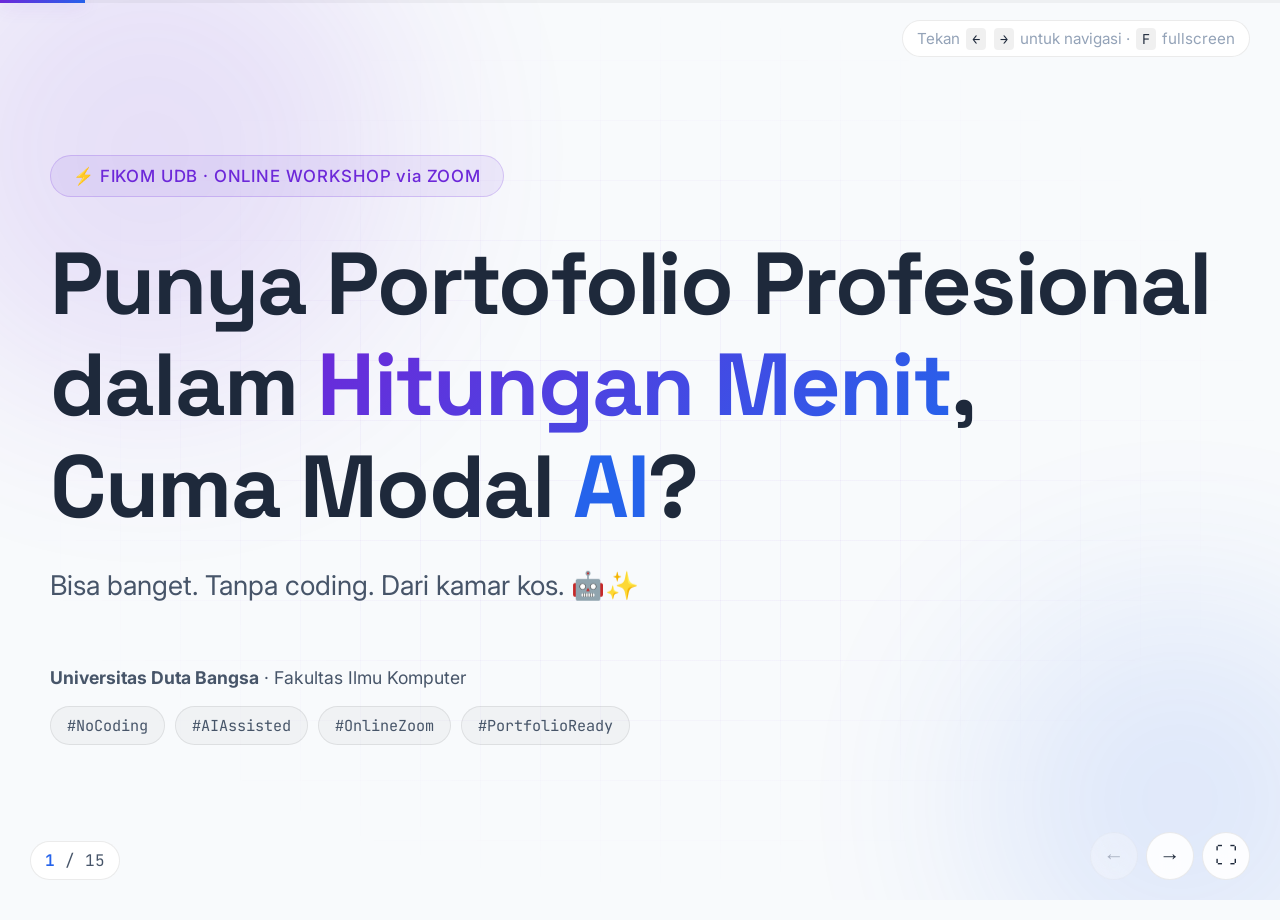
==== commit 5d371f16: "feat: switch to light theme, increase font sizes, add fullscreen button, improve mobile responsivene" ====
--- a/slides/index.html
+++ b/slides/index.html
@@ -23,6 +23,7 @@
 <div class="nav-buttons">
     <button class="nav-btn" id="prevBtn" aria-label="Previous">←</button>
     <button class="nav-btn" id="nextBtn" aria-label="Next">→</button>
+    <button class="nav-btn nav-btn-fs" id="fsBtn" aria-label="Fullscreen" title="Fullscreen (F)">⛶</button>
 </div>
 
 <!-- Slides Container -->
--- a/slides/style.css
+++ b/slides/style.css
@@ -1,21 +1,22 @@
 /* ===== Variables ===== */
 :root {
-    --bg: #0a0a0f;
-    --bg-2: #11111a;
-    --surface: #181826;
-    --border: rgba(255,255,255,0.1);
-    --text: #f0f0f5;
-    --text-dim: #b0b0c0;
-    --text-light: #8888a0;
-    --primary: #7c5cff;
-    --primary-light: #a78bfa;
-    --accent: #00d9ff;
-    --accent-2: #ff6ec7;
-    --warning: #ffb84d;
-    --success: #4ade80;
-    --gradient: linear-gradient(135deg, #7c5cff, #00d9ff);
-    --gradient-2: linear-gradient(135deg, #ff6ec7, #7c5cff);
-    --shadow: 0 20px 60px rgba(124, 92, 255, 0.2);
+    --bg: #f8fafc;
+    --bg-2: #ffffff;
+    --surface: #ffffff;
+    --border: rgba(0,0,0,0.08);
+    --border-2: rgba(0,0,0,0.12);
+    --text: #1e293b;
+    --text-dim: #475569;
+    --text-light: #94a3b8;
+    --primary: #6d28d9;
+    --primary-light: #7c3aed;
+    --accent: #2563eb;
+    --accent-2: #dc2626;
+    --warning: #d97706;
+    --success: #16a34a;
+    --gradient: linear-gradient(135deg, #6d28d9, #2563eb);
+    --gradient-2: linear-gradient(135deg, #dc2626, #6d28d9);
+    --shadow: 0 20px 60px rgba(109, 40, 217, 0.1);
 }
 
 * { margin: 0; padding: 0; box-sizing: border-box; }
@@ -43,14 +44,14 @@
 /* ===== Progress Bar ===== */
 .progress {
     position: fixed; top: 0; left: 0; right: 0; height: 3px;
-    background: rgba(255,255,255,0.05);
+    background: rgba(0,0,0,0.04);
     z-index: 100;
 }
 .progress-bar {
     height: 100%;
     background: var(--gradient);
     transition: width 0.4s cubic-bezier(0.4, 0, 0.2, 1);
-    box-shadow: 0 0 20px rgba(124, 92, 255, 0.5);
+    box-shadow: 0 0 20px rgba(109, 40, 217, 0.3);
 }
 
 /* ===== Counter ===== */
@@ -58,9 +59,9 @@
     position: fixed; bottom: 20px; left: 30px;
     z-index: 100;
     font-family: 'JetBrains Mono', monospace;
-    font-size: 14px;
-    color: var(--text-dim);
-    background: rgba(0,0,0,0.5);
+    font-size: 1rem;
+    color: var(--text-dim);
+    background: rgba(255,255,255,0.9);
     padding: 8px 14px; border-radius: 100px;
     backdrop-filter: blur(10px);
     border: 1px solid var(--border);
@@ -73,30 +74,32 @@
     z-index: 100; display: flex; gap: 8px;
 }
 .nav-btn {
-    width: 44px; height: 44px; border-radius: 50%;
-    background: rgba(255,255,255,0.05);
-    border: 1px solid var(--border);
-    color: var(--text); font-size: 18px; cursor: pointer;
+    width: 48px; height: 48px; border-radius: 50%;
+    background: rgba(255,255,255,0.9);
+    border: 1px solid var(--border);
+    color: var(--text); font-size: 1.3rem; cursor: pointer;
     transition: all 0.2s; backdrop-filter: blur(10px);
 }
-.nav-btn:hover { background: var(--primary); border-color: var(--primary); transform: translateY(-2px); }
+.nav-btn:hover { background: var(--primary); border-color: var(--primary); color: white; transform: translateY(-2px); }
 .nav-btn:disabled { opacity: 0.3; cursor: not-allowed; }
+.nav-btn-fs { font-size: 1.4rem; }
+.nav-btn-fs.active-fs { background: var(--primary); color: white; border-color: var(--primary); }
 
 /* ===== Hint ===== */
 .hint {
     position: fixed; top: 20px; right: 30px;
     z-index: 100;
-    font-size: 12px; color: var(--text-light);
-    background: rgba(0,0,0,0.4);
-    padding: 6px 12px; border-radius: 100px;
+    font-size: 0.95rem; color: var(--text-light);
+    background: rgba(255,255,255,0.9);
+    padding: 8px 14px; border-radius: 100px;
     border: 1px solid var(--border);
     backdrop-filter: blur(10px);
 }
 .hint kbd {
-    background: rgba(255,255,255,0.1);
+    background: rgba(0,0,0,0.06);
     padding: 2px 6px; border-radius: 4px;
     font-family: 'JetBrains Mono', monospace;
-    font-size: 11px; color: var(--text);
+    font-size: 0.85rem; color: var(--text);
     margin: 0 2px;
 }
 
@@ -105,7 +108,7 @@
 .slide {
     position: absolute; inset: 0;
     display: flex; align-items: center; justify-content: center;
-    padding: 60px 40px;
+    padding: 60px 50px;
     opacity: 0; visibility: hidden;
     transform: translateY(20px);
     transition: opacity 0.5s ease, transform 0.5s ease, visibility 0.5s;
@@ -116,7 +119,7 @@
     transform: translateY(0);
 }
 .slide-inner {
-    width: 100%; max-width: 1100px;
+    width: 100%; max-width: 1200px;
     margin: auto;
     position: relative; z-index: 2;
 }
@@ -125,15 +128,15 @@
 .bg-grid {
     position: absolute; inset: 0;
     background-image:
-        linear-gradient(rgba(124, 92, 255, 0.05) 1px, transparent 1px),
-        linear-gradient(90deg, rgba(124, 92, 255, 0.05) 1px, transparent 1px);
+        linear-gradient(rgba(109, 40, 217, 0.04) 1px, transparent 1px),
+        linear-gradient(90deg, rgba(109, 40, 217, 0.04) 1px, transparent 1px);
     background-size: 60px 60px;
     mask-image: radial-gradient(ellipse at center, black 30%, transparent 70%);
     z-index: 0;
 }
 .bg-blob {
     position: absolute; border-radius: 50%;
-    filter: blur(100px); opacity: 0.4;
+    filter: blur(100px); opacity: 0.12;
     z-index: 0;
     animation: float 12s ease-in-out infinite;
 }
@@ -143,35 +146,37 @@
 
 /* ===== Typography ===== */
 .title-xl {
-    font-size: clamp(2.5rem, 6vw, 5rem);
-    margin-bottom: 24px;
+    font-size: clamp(3.2rem, 7.5vw, 5.5rem);
+    margin-bottom: 28px;
 }
 .title-lg {
-    font-size: clamp(2rem, 4.5vw, 3.5rem);
-    margin-bottom: 32px;
+    font-size: clamp(2.6rem, 5.5vw, 4rem);
+    margin-bottom: 36px;
 }
 .subtitle {
-    font-size: clamp(1.1rem, 2vw, 1.4rem);
-    color: var(--text-dim);
-    margin-bottom: 40px;
-    max-width: 700px;
+    font-size: clamp(1.4rem, 2.2vw, 1.7rem);
+    color: var(--text-dim);
+    margin-bottom: 44px;
+    max-width: 850px;
+    line-height: 1.55;
 }
 .lead {
-    font-size: 1.15rem;
-    color: var(--text-dim);
-    margin-bottom: 32px;
-    max-width: 700px;
+    font-size: 1.35rem;
+    color: var(--text-dim);
+    margin-bottom: 36px;
+    max-width: 800px;
+    line-height: 1.55;
 }
 .eyebrow {
     display: inline-block;
     font-family: 'JetBrains Mono', monospace;
-    font-size: 13px;
+    font-size: 1rem;
     color: var(--accent);
     letter-spacing: 0.15em;
-    margin-bottom: 16px;
-    padding: 6px 14px;
-    background: rgba(0, 217, 255, 0.08);
-    border: 1px solid rgba(0, 217, 255, 0.2);
+    margin-bottom: 20px;
+    padding: 8px 16px;
+    background: rgba(37, 99, 235, 0.06);
+    border: 1px solid rgba(37, 99, 235, 0.15);
     border-radius: 100px;
 }
 .gradient {
@@ -182,86 +187,89 @@
 }
 .accent { color: var(--accent); }
 .note {
-    margin-top: 24px; padding: 16px 20px;
-    background: rgba(255, 184, 77, 0.08);
-    border: 1px solid rgba(255, 184, 77, 0.2);
-    border-radius: 12px;
-    color: var(--text-dim);
-    font-size: 14px;
+    margin-top: 28px; padding: 20px 24px;
+    background: rgba(217, 119, 6, 0.06);
+    border: 1px solid rgba(217, 119, 6, 0.2);
+    border-radius: 12px;
+    color: var(--text-dim);
+    font-size: 1.1rem;
+    line-height: 1.6;
 }
 
 /* ===== Cover slide ===== */
 .slide-cover .badge {
     display: inline-block;
-    padding: 8px 18px;
-    background: rgba(124, 92, 255, 0.15);
-    border: 1px solid rgba(124, 92, 255, 0.4);
+    padding: 10px 22px;
+    background: rgba(109, 40, 217, 0.08);
+    border: 1px solid rgba(109, 40, 217, 0.2);
     border-radius: 100px;
-    font-size: 13px; color: var(--primary-light);
-    margin-bottom: 32px; font-weight: 500;
+    font-size: 1.05rem; color: var(--primary);
+    margin-bottom: 36px; font-weight: 500;
     letter-spacing: 0.05em;
 }
 .cover-meta {
     margin-top: 60px; color: var(--text-dim);
-    font-size: 14px;
-}
-.cover-tags { display: flex; gap: 8px; margin-top: 16px; flex-wrap: wrap; }
+    font-size: 1.1rem;
+}
+.cover-tags { display: flex; gap: 10px; margin-top: 18px; flex-wrap: wrap; }
 .cover-tags .tag {
-    padding: 6px 14px;
-    background: rgba(255,255,255,0.05);
+    padding: 8px 16px;
+    background: rgba(0,0,0,0.03);
     border: 1px solid var(--border);
     border-radius: 100px;
     font-family: 'JetBrains Mono', monospace;
-    font-size: 12px;
-    color: var(--text-light);
+    font-size: 0.95rem;
+    color: var(--text-dim);
 }
 
 /* ===== Cards 3-col ===== */
 .cards-3 {
     display: grid;
     grid-template-columns: repeat(3, 1fr);
-    gap: 20px;
-    margin-bottom: 32px;
+    gap: 24px;
+    margin-bottom: 36px;
 }
 .card {
     background: var(--surface);
     border: 1px solid var(--border);
     border-radius: 16px;
-    padding: 28px 24px;
+    padding: 32px 28px;
     transition: all 0.3s;
+    box-shadow: 0 2px 8px rgba(0,0,0,0.04);
 }
 .card:hover {
     transform: translateY(-4px);
-    border-color: rgba(124, 92, 255, 0.3);
+    border-color: rgba(109, 40, 217, 0.2);
     box-shadow: var(--shadow);
 }
 .card.highlight {
-    background: linear-gradient(135deg, rgba(124, 92, 255, 0.15), rgba(0, 217, 255, 0.05));
-    border-color: rgba(124, 92, 255, 0.4);
+    background: linear-gradient(135deg, rgba(109, 40, 217, 0.06), rgba(37, 99, 235, 0.04));
+    border-color: rgba(109, 40, 217, 0.25);
 }
 .card-icon {
-    font-size: 2.5rem;
-    margin-bottom: 16px;
+    font-size: 2.8rem;
+    margin-bottom: 18px;
 }
 .card h3 {
-    font-size: 1.25rem;
-    margin-bottom: 8px;
+    font-size: 1.5rem;
+    margin-bottom: 10px;
 }
 .card p {
     color: var(--text-dim);
-    font-size: 14px;
+    font-size: 1.15rem;
     line-height: 1.6;
 }
 
 .quote-box {
-    margin-top: 24px;
-    padding: 20px 24px;
-    background: linear-gradient(135deg, rgba(124, 92, 255, 0.1), rgba(0, 217, 255, 0.05));
-    border-left: 3px solid var(--accent);
+    margin-top: 28px;
+    padding: 24px 28px;
+    background: linear-gradient(135deg, rgba(109, 40, 217, 0.05), rgba(37, 99, 235, 0.04));
+    border-left: 4px solid var(--accent);
     border-radius: 0 12px 12px 0;
     font-style: italic;
     color: var(--text-dim);
-    font-size: 1.05rem;
+    font-size: 1.4rem;
+    line-height: 1.55;
 }
 
 /* ===== Problem List ===== */
@@ -274,266 +282,276 @@
     background: var(--surface);
     border: 1px solid var(--border);
     border-radius: 16px;
-    padding: 24px;
-    display: flex; gap: 16px;
+    padding: 28px;
+    display: flex; gap: 18px;
     align-items: flex-start;
-}
-.problem-icon { font-size: 2.5rem; flex-shrink: 0; }
-.problem h4 { font-size: 1.15rem; margin-bottom: 6px; }
-.problem p { color: var(--text-dim); font-size: 14px; }
+    box-shadow: 0 2px 8px rgba(0,0,0,0.04);
+}
+.problem-icon { font-size: 2.8rem; flex-shrink: 0; }
+.problem h4 { font-size: 1.35rem; margin-bottom: 8px; }
+.problem p { color: var(--text-dim); font-size: 1.1rem; line-height: 1.6; }
 
 /* ===== Solution Flow ===== */
 .solution-flow {
-    display: flex; gap: 16px;
+    display: flex; gap: 18px;
     align-items: stretch;
-    margin-bottom: 32px;
+    margin-bottom: 36px;
 }
 .flow-step {
     flex: 1;
     background: var(--surface);
     border: 1px solid var(--border);
     border-radius: 16px;
-    padding: 24px;
+    padding: 28px;
     text-align: center;
     position: relative;
+    box-shadow: 0 2px 8px rgba(0,0,0,0.04);
 }
 .flow-num {
     position: absolute; top: -10px; right: 14px;
-    width: 28px; height: 28px;
+    width: 32px; height: 32px;
     background: var(--gradient);
     border-radius: 50%;
     display: flex; align-items: center; justify-content: center;
-    font-weight: 700; font-size: 13px;
+    font-weight: 700; font-size: 1rem;
     color: white;
 }
-.flow-icon { font-size: 2.5rem; margin-bottom: 8px; }
-.flow-step h4 { font-size: 1.1rem; margin-bottom: 6px; }
-.flow-step p { color: var(--text-dim); font-size: 13px; }
+.flow-icon { font-size: 2.8rem; margin-bottom: 10px; }
+.flow-step h4 { font-size: 1.3rem; margin-bottom: 8px; }
+.flow-step p { color: var(--text-dim); font-size: 1.05rem; line-height: 1.5; }
 .flow-step code {
-    background: rgba(0,0,0,0.3); padding: 2px 6px;
-    border-radius: 4px; color: var(--accent); font-size: 12px;
+    background: rgba(37,99,235,0.06); padding: 3px 8px;
+    border-radius: 4px; color: var(--accent); font-size: 0.95rem;
 }
 .flow-arrow {
     align-self: center;
-    font-size: 1.8rem; color: var(--primary);
+    font-size: 2rem; color: var(--primary);
 }
 
 .result-box {
-    display: flex; gap: 20px; align-items: center;
-    padding: 24px 28px;
-    background: linear-gradient(135deg, rgba(124, 92, 255, 0.15), rgba(0, 217, 255, 0.08));
-    border: 1px solid rgba(124, 92, 255, 0.3);
+    display: flex; gap: 24px; align-items: center;
+    padding: 28px 32px;
+    background: linear-gradient(135deg, rgba(109, 40, 217, 0.06), rgba(37, 99, 235, 0.04));
+    border: 1px solid rgba(109, 40, 217, 0.15);
     border-radius: 16px;
 }
-.result-emoji { font-size: 3rem; }
-.result-box h4 { font-size: 1.2rem; margin-bottom: 4px; }
-.result-box p { color: var(--text-dim); font-size: 14px; }
+.result-emoji { font-size: 3.5rem; }
+.result-box h4 { font-size: 1.4rem; margin-bottom: 6px; }
+.result-box p { color: var(--text-dim); font-size: 1.1rem; }
 .result-box strong { color: var(--accent); }
 
 /* ===== Tools Grid ===== */
 .tools-grid {
     display: grid;
     grid-template-columns: repeat(3, 1fr);
-    gap: 16px;
-    margin-bottom: 24px;
+    gap: 18px;
+    margin-bottom: 28px;
 }
 .tool-card {
     background: var(--surface);
     border: 1px solid var(--border);
     border-radius: 12px;
-    padding: 20px;
+    padding: 24px;
     text-align: center;
     transition: all 0.3s;
+    box-shadow: 0 2px 8px rgba(0,0,0,0.04);
 }
 .tool-card:hover {
     transform: translateY(-3px);
-    border-color: rgba(124, 92, 255, 0.4);
+    border-color: rgba(109, 40, 217, 0.2);
 }
 .tool-logo {
-    font-size: 2rem;
-    margin-bottom: 8px;
+    font-size: 2.5rem;
+    margin-bottom: 10px;
 }
 .tool-card h4 {
-    font-size: 1rem;
-    margin-bottom: 4px;
+    font-size: 1.2rem;
+    margin-bottom: 6px;
 }
 .tool-role {
     display: inline-block;
-    background: rgba(0, 217, 255, 0.1);
-    color: var(--accent);
-    padding: 3px 10px;
+    background: rgba(37, 99, 235, 0.08);
+    color: var(--accent);
+    padding: 4px 12px;
     border-radius: 100px;
-    font-size: 11px;
+    font-size: 0.9rem;
     font-weight: 600;
     letter-spacing: 0.05em;
-    margin-bottom: 8px;
+    margin-bottom: 10px;
 }
 .tool-card p {
     color: var(--text-dim);
-    font-size: 12px;
+    font-size: 1rem;
+    line-height: 1.5;
 }
 
 /* ===== Checklist ===== */
 .checklist {
     display: grid;
-    gap: 12px;
-    margin-bottom: 24px;
+    gap: 14px;
+    margin-bottom: 28px;
 }
 .check-row {
-    display: flex; gap: 14px;
+    display: flex; gap: 16px;
     align-items: flex-start;
     background: var(--surface);
     border: 1px solid var(--border);
     border-radius: 12px;
-    padding: 16px 20px;
-}
-.check-icon { font-size: 1.4rem; flex-shrink: 0; }
-.check-row strong { display: block; font-size: 1rem; margin-bottom: 2px; }
-.check-desc { color: var(--text-dim); font-size: 13px; }
+    padding: 20px 24px;
+    box-shadow: 0 2px 8px rgba(0,0,0,0.04);
+}
+.check-icon { font-size: 1.6rem; flex-shrink: 0; }
+.check-row strong { display: block; font-size: 1.2rem; margin-bottom: 4px; }
+.check-desc { color: var(--text-dim); font-size: 1.05rem; line-height: 1.5; }
 
 .warning-box {
-    padding: 16px 20px;
-    background: rgba(255, 184, 77, 0.1);
-    border: 1px solid rgba(255, 184, 77, 0.3);
+    padding: 20px 24px;
+    background: rgba(217, 119, 6, 0.06);
+    border: 1px solid rgba(217, 119, 6, 0.2);
     border-radius: 12px;
     color: var(--warning);
-    font-size: 14px;
+    font-size: 1.1rem;
+    line-height: 1.5;
 }
 .warning-box strong { color: var(--warning); }
 
 /* ===== Agenda ===== */
 .agenda {
     display: grid;
-    gap: 12px;
+    gap: 14px;
 }
 .agenda-item {
+    display: flex; gap: 22px;
+    align-items: center;
+    background: var(--surface);
+    border: 1px solid var(--border);
+    border-radius: 12px;
+    padding: 20px 24px;
+    transition: all 0.3s;
+    box-shadow: 0 2px 8px rgba(0,0,0,0.04);
+}
+.agenda-item:hover { border-color: rgba(109, 40, 217, 0.2); }
+.agenda-item.active {
+    background: linear-gradient(135deg, rgba(109, 40, 217, 0.06), rgba(37, 99, 235, 0.04));
+    border-color: rgba(109, 40, 217, 0.25);
+}
+.agenda-time {
+    font-family: 'JetBrains Mono', monospace;
+    font-size: 1rem;
+    color: var(--accent);
+    background: rgba(37, 99, 235, 0.06);
+    padding: 8px 14px;
+    border-radius: 8px;
+    flex-shrink: 0;
+    min-width: 80px;
+    text-align: center;
+    font-weight: 600;
+}
+.agenda-item h4 { font-size: 1.25rem; margin-bottom: 4px; }
+.agenda-item p { color: var(--text-dim); font-size: 1.05rem; }
+
+/* ===== Anatomy ===== */
+.anatomy {
+    display: grid;
+    grid-template-columns: repeat(3, 1fr);
+    gap: 18px;
+}
+.anatomy-item {
+    background: var(--surface);
+    border: 1px solid var(--border);
+    border-radius: 12px;
+    padding: 24px;
+    position: relative;
+    box-shadow: 0 2px 8px rgba(0,0,0,0.04);
+}
+.anatomy-num {
+    font-family: 'JetBrains Mono', monospace;
+    font-size: 1rem;
+    color: var(--accent);
+    background: rgba(37, 99, 235, 0.06);
+    padding: 4px 10px;
+    border-radius: 6px;
+    display: inline-block;
+    margin-bottom: 10px;
+}
+.anatomy-item h4 { font-size: 1.25rem; margin-bottom: 8px; }
+.anatomy-item p { color: var(--text-dim); font-size: 1.05rem; line-height: 1.6; }
+
+/* ===== Code Block ===== */
+.code-block {
+    background: #f1f5f9;
+    border: 1px solid var(--border);
+    border-radius: 12px;
+    padding: 24px;
+    margin: 24px 0;
+    max-height: 400px;
+    overflow-y: auto;
+    font-size: 1.05rem;
+    line-height: 1.7;
+    box-shadow: 0 2px 8px rgba(0,0,0,0.04);
+}
+.code-block pre { font-family: 'JetBrains Mono', monospace; }
+.code-block .comment { color: #94a3b8; font-style: italic; }
+.code-block .hl { color: var(--accent); font-weight: 600; }
+
+/* ===== Workflow Steps ===== */
+.workflow-steps {
+    display: grid;
+    gap: 14px;
+}
+.ws {
     display: flex; gap: 20px;
     align-items: center;
     background: var(--surface);
     border: 1px solid var(--border);
     border-radius: 12px;
-    padding: 16px 20px;
+    padding: 20px 24px;
     transition: all 0.3s;
-}
-.agenda-item:hover { border-color: rgba(124, 92, 255, 0.3); }
-.agenda-item.active {
-    background: linear-gradient(135deg, rgba(124, 92, 255, 0.15), rgba(0, 217, 255, 0.05));
-    border-color: rgba(124, 92, 255, 0.4);
-}
-.agenda-time {
-    font-family: 'JetBrains Mono', monospace;
-    font-size: 13px;
-    color: var(--accent);
-    background: rgba(0, 217, 255, 0.1);
-    padding: 6px 12px;
-    border-radius: 8px;
-    flex-shrink: 0;
-    min-width: 70px;
-    text-align: center;
-    font-weight: 600;
-}
-.agenda-item h4 { font-size: 1.05rem; margin-bottom: 2px; }
-.agenda-item p { color: var(--text-dim); font-size: 13px; }
-
-/* ===== Anatomy ===== */
-.anatomy {
-    display: grid;
-    grid-template-columns: repeat(3, 1fr);
-    gap: 16px;
-}
-.anatomy-item {
-    background: var(--surface);
-    border: 1px solid var(--border);
-    border-radius: 12px;
-    padding: 20px;
-    position: relative;
-}
-.anatomy-num {
-    font-family: 'JetBrains Mono', monospace;
-    font-size: 0.85rem;
-    color: var(--accent);
-    background: rgba(0, 217, 255, 0.1);
-    padding: 3px 8px;
-    border-radius: 6px;
-    display: inline-block;
-    margin-bottom: 8px;
-}
-.anatomy-item h4 { font-size: 1.05rem; margin-bottom: 6px; }
-.anatomy-item p { color: var(--text-dim); font-size: 13px; line-height: 1.6; }
-
-/* ===== Code Block ===== */
-.code-block {
-    background: #0d0d18;
-    border: 1px solid var(--border);
-    border-radius: 12px;
-    padding: 20px;
-    margin: 20px 0;
-    max-height: 380px;
-    overflow-y: auto;
-    font-size: 13px;
-    line-height: 1.7;
-    box-shadow: var(--shadow);
-}
-.code-block pre { font-family: 'JetBrains Mono', monospace; }
-.code-block .comment { color: #6a6a8a; font-style: italic; }
-.code-block .hl { color: var(--accent); font-weight: 600; }
-
-/* ===== Workflow Steps ===== */
-.workflow-steps {
-    display: grid;
-    gap: 12px;
-}
-.ws {
-    display: flex; gap: 18px;
-    align-items: center;
-    background: var(--surface);
-    border: 1px solid var(--border);
-    border-radius: 12px;
-    padding: 16px 20px;
-    transition: all 0.3s;
-}
-.ws:hover { border-color: rgba(124, 92, 255, 0.3); transform: translateX(4px); }
+    box-shadow: 0 2px 8px rgba(0,0,0,0.04);
+}
+.ws:hover { border-color: rgba(109, 40, 217, 0.2); transform: translateX(4px); }
 .ws-num {
-    width: 36px; height: 36px;
+    width: 40px; height: 40px;
     background: var(--gradient);
     border-radius: 50%;
     display: flex; align-items: center; justify-content: center;
-    font-weight: 700; font-size: 14px;
+    font-weight: 700; font-size: 1.1rem;
     flex-shrink: 0;
     color: white;
 }
-.ws-content h4 { font-size: 1rem; margin-bottom: 2px; }
-.ws-content p { color: var(--text-dim); font-size: 13px; }
+.ws-content h4 { font-size: 1.2rem; margin-bottom: 4px; }
+.ws-content p { color: var(--text-dim); font-size: 1.05rem; }
 .ws-content code {
-    background: rgba(0,0,0,0.4);
-    padding: 1px 6px;
+    background: rgba(37,99,235,0.06);
+    padding: 2px 8px;
     border-radius: 4px;
     color: var(--accent);
-    font-size: 12px;
+    font-size: 0.95rem;
 }
 
 /* ===== Commands ===== */
 .commands {
     display: grid;
     grid-template-columns: repeat(3, 1fr);
-    gap: 14px;
+    gap: 16px;
 }
 .cmd-group {
     background: var(--surface);
     border: 1px solid var(--border);
     border-radius: 12px;
-    padding: 16px;
+    padding: 20px;
+    box-shadow: 0 2px 8px rgba(0,0,0,0.04);
 }
 .cmd-group h4 {
-    font-size: 0.95rem;
-    margin-bottom: 10px;
+    font-size: 1.15rem;
+    margin-bottom: 12px;
     color: var(--text);
 }
 .cmd-group pre {
-    background: #0d0d18;
-    padding: 12px;
+    background: #f1f5f9;
+    padding: 14px;
     border-radius: 8px;
-    font-size: 12px;
+    font-size: 1rem;
     line-height: 1.6;
     color: var(--accent);
     overflow-x: auto;
@@ -543,35 +561,36 @@
 .tips {
     display: grid;
     grid-template-columns: repeat(3, 1fr);
-    gap: 16px;
+    gap: 18px;
 }
 .tip {
     background: var(--surface);
     border: 1px solid var(--border);
     border-radius: 12px;
-    padding: 20px;
+    padding: 24px;
     transition: all 0.3s;
     position: relative;
+    box-shadow: 0 2px 8px rgba(0,0,0,0.04);
 }
 .tip:hover {
     transform: translateY(-3px);
-    border-color: rgba(0, 217, 255, 0.4);
+    border-color: rgba(37, 99, 235, 0.2);
 }
 .tip-num {
     font-family: 'JetBrains Mono', monospace;
-    font-size: 0.85rem;
+    font-size: 1rem;
     color: var(--accent-2);
-    margin-bottom: 8px;
+    margin-bottom: 10px;
     display: inline-block;
 }
-.tip h4 { font-size: 1rem; margin-bottom: 6px; }
-.tip p { color: var(--text-dim); font-size: 13px; line-height: 1.6; }
+.tip h4 { font-size: 1.2rem; margin-bottom: 8px; }
+.tip p { color: var(--text-dim); font-size: 1.05rem; line-height: 1.6; }
 .tip code {
-    background: rgba(0,0,0,0.4);
-    padding: 1px 5px;
+    background: rgba(37,99,235,0.06);
+    padding: 2px 6px;
     border-radius: 4px;
     color: var(--accent);
-    font-size: 12px;
+    font-size: 0.95rem;
 }
 .tip strong { color: var(--text); }
 
@@ -579,93 +598,95 @@
 .mistakes {
     display: grid;
     grid-template-columns: repeat(2, 1fr);
-    gap: 14px;
+    gap: 16px;
 }
 .mistake {
-    display: flex; gap: 14px;
+    display: flex; gap: 16px;
     align-items: flex-start;
-    background: rgba(255, 110, 199, 0.04);
-    border: 1px solid rgba(255, 110, 199, 0.15);
-    border-radius: 12px;
-    padding: 16px 18px;
-}
-.mistake-icon { font-size: 1.5rem; flex-shrink: 0; }
-.mistake h4 { font-size: 0.95rem; margin-bottom: 4px; }
-.mistake p { color: var(--text-dim); font-size: 13px; }
+    background: rgba(220, 38, 38, 0.03);
+    border: 1px solid rgba(220, 38, 38, 0.12);
+    border-radius: 12px;
+    padding: 20px 22px;
+}
+.mistake-icon { font-size: 1.8rem; flex-shrink: 0; }
+.mistake h4 { font-size: 1.15rem; margin-bottom: 6px; }
+.mistake p { color: var(--text-dim); font-size: 1.05rem; line-height: 1.5; }
 
 /* ===== Next Steps ===== */
 .next-steps {
     display: grid;
     grid-template-columns: repeat(3, 1fr);
-    gap: 14px;
+    gap: 16px;
 }
 .ns {
     background: var(--surface);
     border: 1px solid var(--border);
     border-radius: 12px;
-    padding: 18px;
+    padding: 22px;
     transition: all 0.3s;
-}
-.ns:hover { transform: translateY(-3px); border-color: rgba(124, 92, 255, 0.3); }
-.ns-icon { font-size: 1.8rem; margin-bottom: 8px; }
-.ns h4 { font-size: 1rem; margin-bottom: 4px; }
-.ns p { color: var(--text-dim); font-size: 13px; line-height: 1.6; }
+    box-shadow: 0 2px 8px rgba(0,0,0,0.04);
+}
+.ns:hover { transform: translateY(-3px); border-color: rgba(109, 40, 217, 0.2); }
+.ns-icon { font-size: 2rem; margin-bottom: 10px; }
+.ns h4 { font-size: 1.2rem; margin-bottom: 6px; }
+.ns p { color: var(--text-dim); font-size: 1.05rem; line-height: 1.6; }
 .ns code {
-    background: rgba(0,0,0,0.4);
-    padding: 1px 5px;
+    background: rgba(37,99,235,0.06);
+    padding: 2px 6px;
     border-radius: 4px;
     color: var(--accent);
-    font-size: 11px;
+    font-size: 0.9rem;
 }
 
 /* ===== Closing ===== */
 .slide-closing { text-align: center; }
 .slide-closing .slide-inner { text-align: center; }
-.slide-closing .eyebrow { margin: 0 auto 16px; }
+.slide-closing .eyebrow { margin: 0 auto 20px; }
 .closing-stats {
     display: grid;
     grid-template-columns: repeat(3, 1fr);
-    gap: 24px;
-    margin: 48px 0;
+    gap: 28px;
+    margin: 52px 0;
 }
 .cs {
     background: var(--surface);
     border: 1px solid var(--border);
     border-radius: 16px;
-    padding: 28px 16px;
+    padding: 32px 20px;
+    box-shadow: 0 2px 8px rgba(0,0,0,0.04);
 }
 .cs-num {
     font-family: 'Space Grotesk', sans-serif;
-    font-size: clamp(2.5rem, 5vw, 4rem);
+    font-size: clamp(2.8rem, 5.5vw, 4.5rem);
     font-weight: 700;
     background: var(--gradient);
     -webkit-background-clip: text;
     background-clip: text;
     color: transparent;
     line-height: 1;
-    margin-bottom: 8px;
+    margin-bottom: 10px;
 }
 .cs-label {
     color: var(--text-dim);
-    font-size: 14px;
+    font-size: 1.1rem;
 }
 .closing-cta {
-    margin-top: 32px;
-    padding: 28px;
-    background: linear-gradient(135deg, rgba(124, 92, 255, 0.15), rgba(0, 217, 255, 0.05));
-    border: 1px solid rgba(124, 92, 255, 0.3);
+    margin-top: 36px;
+    padding: 32px;
+    background: linear-gradient(135deg, rgba(109, 40, 217, 0.06), rgba(37, 99, 235, 0.04));
+    border: 1px solid rgba(109, 40, 217, 0.15);
     border-radius: 16px;
 }
 .closing-cta .thanks {
     font-family: 'Space Grotesk', sans-serif;
-    font-size: 1.5rem;
-    margin-bottom: 8px;
+    font-size: 1.8rem;
+    margin-bottom: 10px;
     color: var(--text);
 }
 .closing-cta .hashtag {
     font-family: 'JetBrains Mono', monospace;
     color: var(--accent);
-    font-size: 14px;
+    font-size: 1.1rem;
     letter-spacing: 0.05em;
 }
 
@@ -678,11 +699,71 @@
     .flow-arrow { transform: rotate(90deg); }
     .problem-list, .mistakes { grid-template-columns: 1fr; }
 }
-@media (max-width: 640px) {
-    .slide { padding: 60px 20px; }
+@media (max-width: 768px) {
+    .slide { padding: 80px 24px 90px; }
+    .slide-inner { max-width: 100%; }
+    .title-xl { font-size: clamp(2rem, 9vw, 2.8rem); margin-bottom: 18px; }
+    .title-lg { font-size: clamp(1.7rem, 7vw, 2.4rem); margin-bottom: 22px; }
+    .subtitle { font-size: clamp(1.05rem, 3.5vw, 1.2rem); margin-bottom: 28px; }
+    .lead { font-size: 1.05rem; margin-bottom: 24px; }
+    .eyebrow { font-size: 0.85rem; padding: 6px 12px; margin-bottom: 14px; }
+
     .cards-3, .anatomy, .commands, .tips, .next-steps, .tools-grid, .closing-stats {
         grid-template-columns: 1fr;
+        gap: 14px;
     }
+    .card { padding: 22px 20px; }
+    .card h3 { font-size: 1.25rem; }
+    .card p { font-size: 1rem; }
+    .card-icon { font-size: 2.2rem; margin-bottom: 12px; }
+
+    .agenda-item { flex-direction: column; align-items: flex-start; gap: 10px; padding: 16px 18px; }
+    .agenda-item h4 { font-size: 1.1rem; }
+    .agenda-item p { font-size: 0.95rem; }
+    .agenda-time { min-width: auto; font-size: 0.9rem; padding: 6px 12px; }
+
+    .ws { padding: 16px 18px; gap: 14px; }
+    .ws-num { width: 34px; height: 34px; font-size: 1rem; }
+    .ws-content h4 { font-size: 1.1rem; }
+    .ws-content p { font-size: 0.95rem; }
+
+    .check-row { padding: 16px 18px; }
+    .check-row strong { font-size: 1.1rem; }
+    .check-desc { font-size: 0.95rem; }
+
+    .quote-box { font-size: 1.15rem; padding: 18px 20px; }
+    .note { font-size: 0.95rem; padding: 14px 18px; }
+    .warning-box { font-size: 0.95rem; padding: 14px 18px; }
+
+    .closing-stats { grid-template-columns: repeat(3, 1fr); gap: 12px; margin: 32px 0; }
+    .cs { padding: 20px 10px; }
+    .cs-num { font-size: clamp(1.8rem, 8vw, 2.5rem); }
+    .cs-label { font-size: 0.85rem; }
+
+    .closing-cta { padding: 22px; }
+    .closing-cta .thanks { font-size: 1.3rem; }
+
     .hint { display: none; }
-    .agenda-item { flex-direction: column; align-items: flex-start; gap: 8px; }
-}
+
+    .nav-buttons { right: 16px; bottom: 16px; gap: 6px; }
+    .nav-btn { width: 44px; height: 44px; font-size: 1.1rem; }
+
+    .counter { left: 16px; bottom: 16px; font-size: 0.85rem; padding: 6px 12px; }
+
+    .solution-flow { gap: 14px; }
+    .flow-step { padding: 20px; }
+    .flow-step h4 { font-size: 1.1rem; }
+    .flow-step p { font-size: 0.95rem; }
+
+    .result-box { flex-direction: column; text-align: center; padding: 22px 20px; gap: 14px; }
+    .result-emoji { font-size: 2.8rem; }
+
+    .problem { padding: 20px; gap: 14px; }
+    .problem h4 { font-size: 1.15rem; }
+    .problem p { font-size: 0.95rem; }
+    .problem-icon { font-size: 2.2rem; }
+}
+@media (max-width: 480px) {
+    .slide { padding: 70px 16px 80px; }
+    .nav-buttons .nav-btn-fs { display: none; }
+}
